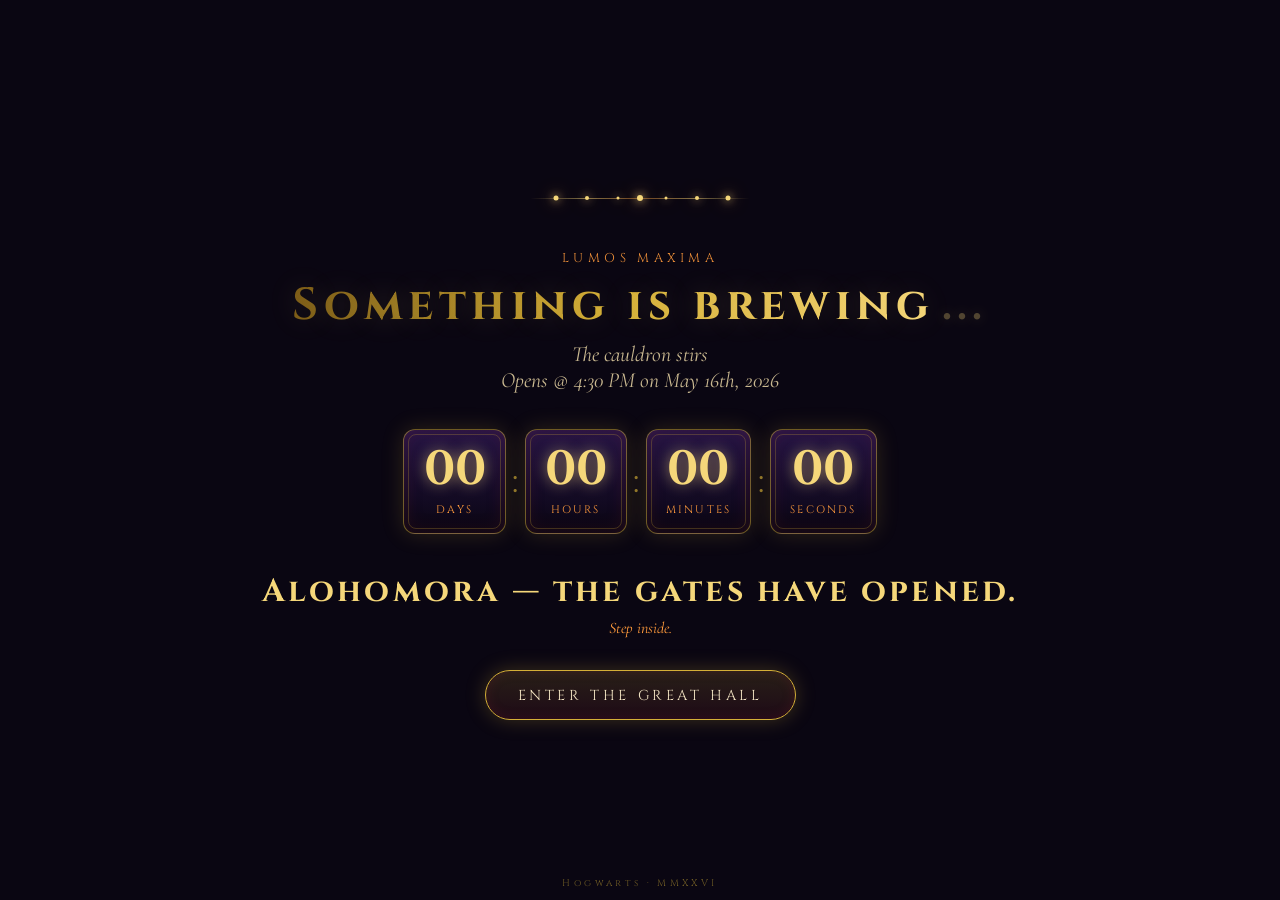
==== index.html @ 023389d0 "Add files via upload" ====
<!DOCTYPE html>
<html lang="en">
<head>
<meta charset="UTF-8" />
<meta name="viewport" content="width=device-width, initial-scale=1.0, viewport-fit=cover" />
<meta name="theme-color" content="#0a0612" />
<title>Coming Soon</title>
<link rel="preconnect" href="https://fonts.googleapis.com">
<link rel="preconnect" href="https://fonts.gstatic.com" crossorigin>
<link href="https://fonts.googleapis.com/css2?family=Cinzel:wght@500;700;900&family=Cormorant+Garamond:ital,wght@0,400;0,600;1,400&display=swap" rel="stylesheet">
<link rel="stylesheet" href="styles.css" />
</head>
<body class="home">
  <div class="sky"></div>
  <div class="stars"></div>
  <div class="glow"></div>
  <div class="embers">
    <span></span><span></span><span></span><span></span><span></span><span></span>
    <span></span><span></span><span></span><span></span><span></span><span></span>
  </div>

  <main class="stage">
    <div class="crest" aria-hidden="true">
      <svg viewBox="0 0 120 120" xmlns="http://www.w3.org/2000/svg">
        <defs>
          <radialGradient id="g1" cx="50%" cy="50%" r="50%">
            <stop offset="0%" stop-color="#f5d77a"/>
            <stop offset="100%" stop-color="#7a5a16"/>
          </radialGradient>
        </defs>
        <circle cx="60" cy="60" r="54" fill="none" stroke="url(#g1)" stroke-width="2"/>
        <circle cx="60" cy="60" r="46" fill="none" stroke="#7a1f2b" stroke-width="1" opacity=".7"/>
        <line x1="28" y1="92" x2="92" y2="28" stroke="url(#g1)" stroke-width="2.5" stroke-linecap="round"/>
        <path d="M58 28 L46 60 H58 L50 92 L78 56 H66 L74 28 Z"
              fill="url(#g1)" stroke="#7a1f2b" stroke-width="1" opacity=".95"/>
        <circle cx="60" cy="60" r="3" fill="#f5d77a"/>
      </svg>
    </div>

   <div class="sparkle" aria-hidden="true">
    <span></span><span></span><span></span><span></span><span></span><span></span><span></span>
  </div>

  <p class="kicker">Lumos Maxima</p>
  <h1 class="title">
    <span class="shimmer">Something is brewing</span><span class="dots"><i>.</i><i>.</i><i>.</i></span>
  </h1>
  <p class="subtitle">The cauldron stirs<br>Opens @ 4:30 PM on May 16th, 2026</p>

    <section class="countdown" id="countdown" aria-live="polite">
      <div class="unit"><span class="num" id="d">00</span><span class="lbl">Days</span></div>
      <div class="sep">:</div>
      <div class="unit"><span class="num" id="h">00</span><span class="lbl">Hours</span></div>
      <div class="sep">:</div>
      <div class="unit"><span class="num" id="m">00</span><span class="lbl">Minutes</span></div>
      <div class="sep">:</div>
      <div class="unit"><span class="num" id="s">00</span><span class="lbl">Seconds</span></div>
    </section>

    <div class="revealed" id="revealed" hidden>
      <h2>Alohomora — the gates have opened.</h2>
      <p>Step inside.</p>
    </div>

    <a class="enter-btn" href="login.html">Enter the Great Hall</a>
  </main>

  <footer class="foot">Hogwarts · MMXXVI</footer>

  <script src="script.js"></script>
</body>
</html>
---- styles.css ----
:root {
  --gold: #d4af37;
  --gold-bright: #f5d77a;
  --gold-deep: #7a5a16;
  --ember: #ff9a3c;
  --night: #0a0612;
  --night-2: #1a0f2e;
  --night-3: #2a1850;
  --parchment: #f4e6c4;
  --parchment-dim: #c9b890;
  --ink: #1a0e05;
  --crimson: #7a1f2b;
}

* { box-sizing: border-box; margin: 0; padding: 0; }

html, body {
  min-height: 100%;
  font-family: "Cormorant Garamond", Georgia, serif;
  color: var(--parchment);
  background: var(--night);
  overflow-x: hidden;
  -webkit-text-size-adjust: 100%;
}

/* ================ Hogwarts night sky ================ */
.sky {
  position: fixed; inset: 0; z-index: -3;
  background:
    radial-gradient(ellipse at 50% 110%, #3a1f0a 0%, #1a0f2e 30%, #0a0612 65%, #000 100%),
    linear-gradient(180deg, #05030c 0%, #0a0612 40%, #1a0f2e 100%);
}
.stars {
  position: fixed; inset: 0; z-index: -2;
  background-image:
    radial-gradient(1px 1px at 20% 15%, #fff, transparent),
    radial-gradient(1px 1px at 80% 25%, #fff, transparent),
    radial-gradient(1px 1px at 35% 45%, #fff, transparent),
    radial-gradient(2px 2px at 65% 35%, #fff, transparent),
    radial-gradient(1px 1px at 50% 70%, #fff, transparent),
    radial-gradient(1px 1px at 90% 60%, #fff, transparent),
    radial-gradient(1px 1px at 10% 80%, #fff, transparent),
    radial-gradient(2px 2px at 75% 85%, #fff, transparent),
    radial-gradient(1px 1px at 25% 30%, #fff, transparent),
    radial-gradient(1px 1px at 60% 10%, #fff, transparent),
    radial-gradient(1px 1px at 45% 90%, #fff, transparent),
    radial-gradient(1px 1px at 15% 55%, #fff, transparent);
  opacity: .8;
  animation: twinkle 6s ease-in-out infinite alternate;
}
@keyframes twinkle {
  0%   { opacity: .55; }
  100% { opacity: .95; }
}
.glow {
  position: fixed; inset: 0; z-index: -1;
  pointer-events: none;
  background:
    radial-gradient(circle at 20% 80%, rgba(245,215,122,.10), transparent 45%),
    radial-gradient(circle at 75% 25%, rgba(122,31,43,.18), transparent 50%),
    radial-gradient(circle at 50% 100%, rgba(255,154,60,.12), transparent 55%);
  filter: blur(30px);
  animation: drift 18s ease-in-out infinite alternate;
}
@keyframes drift {
  0%   { transform: translate(0,0) scale(1); }
  100% { transform: translate(2%,-3%) scale(1.05); }
}

/* ================ Floating embers ================ */
.embers { position: fixed; inset: 0; pointer-events: none; z-index: -1; }
.embers span {
  position: absolute; bottom: -10px;
  width: 3px; height: 3px;
  background: var(--gold-bright);
  border-radius: 50%;
  box-shadow: 0 0 8px var(--gold-bright), 0 0 16px var(--ember);
  animation: float linear infinite;
}
.embers span:nth-child(1)  { left: 5%;  animation-duration: 18s; animation-delay: 0s; }
.embers span:nth-child(2)  { left: 15%; animation-duration: 22s; animation-delay: 4s; }
.embers span:nth-child(3)  { left: 25%; animation-duration: 16s; animation-delay: 2s; }
.embers span:nth-child(4)  { left: 35%; animation-duration: 25s; animation-delay: 6s; }
.embers span:nth-child(5)  { left: 45%; animation-duration: 14s; animation-delay: 1s; }
.embers span:nth-child(6)  { left: 55%; animation-duration: 20s; animation-delay: 3s; }
.embers span:nth-child(7)  { left: 65%; animation-duration: 17s; animation-delay: 5s; }
.embers span:nth-child(8)  { left: 75%; animation-duration: 23s; animation-delay: 2s; }
.embers span:nth-child(9)  { left: 85%; animation-duration: 19s; animation-delay: 7s; }
.embers span:nth-child(10) { left: 95%; animation-duration: 21s; animation-delay: 3s; }
.embers span:nth-child(11) { left: 40%; animation-duration: 15s; animation-delay: 8s; }
.embers span:nth-child(12) { left: 70%; animation-duration: 26s; animation-delay: 1s; }
@keyframes float {
  0%   { transform: translateY(0) translateX(0); opacity: 0; }
  10%  { opacity: 1; }
  50%  { transform: translateY(-50vh) translateX(15px); }
  100% { transform: translateY(-105vh) translateX(-10px); opacity: 0; }
}

/* ================ Main stage ================ */
.stage {
  min-height: 100vh;
  min-height: 100svh;
  display: flex;
  flex-direction: column;
  align-items: center;
  justify-content: center;
  padding: 3rem 1.25rem 5rem;
  text-align: center;
  position: relative;
}


@keyframes pulse {
  0%,100% { transform: scale(1); }
  50%     { transform: scale(1.04); }
}

.kicker {
  font-family: "Cinzel", serif;
  letter-spacing: .35em;
  text-transform: uppercase;
  font-size: clamp(.65rem, 2.2vw, .8rem);
  color: var(--ember);
  opacity: .9;
  margin-bottom: .8rem;
}



.subtitle {
  font-style: italic;
  font-size: clamp(.95rem, 3.2vw, 1.35rem);
  color: var(--parchment-dim);
  margin-bottom: 2.25rem;
  max-width: 36ch;
  padding: 0 .5rem;
}

/* ================ Countdown ================ */
.countdown {
  display: flex;
  align-items: stretch;
  gap: .4rem;
  margin-bottom: 2.25rem;
  flex-wrap: wrap;
  justify-content: center;
  max-width: 100%;
}
.unit {
  display: flex; flex-direction: column; align-items: center;
  background: linear-gradient(180deg, rgba(42,24,80,.85), rgba(10,6,18,.9));
  border: 1px solid rgba(212,175,55,.5);
  border-radius: 12px;
  padding: clamp(.7rem, 2.5vw, 1rem) clamp(.6rem, 3vw, 1.2rem);
  min-width: clamp(64px, 20vw, 96px);
  box-shadow:
    inset 0 0 18px rgba(122,31,43,.25),
    0 0 22px rgba(212,175,55,.18);
  position: relative;
}
.unit::before {
  content: ""; position: absolute; inset: 4px;
  border: 1px solid rgba(212,175,55,.25);
  border-radius: 8px; pointer-events: none;
}
.num {
  font-family: "Cinzel", serif;
  font-weight: 700;
  font-size: clamp(1.6rem, 7vw, 3rem);
  color: var(--gold-bright);
  text-shadow: 0 0 14px rgba(245,215,122,.6);
  font-variant-numeric: tabular-nums;
  line-height: 1;
}
.lbl {
  font-family: "Cinzel", serif;
  letter-spacing: .2em;
  font-size: clamp(.55rem, 1.8vw, .68rem);
  text-transform: uppercase;
  margin-top: .5rem;
  color: var(--ember);
}
.sep {
  font-family: "Cinzel", serif;
  font-size: 2.2rem;
  color: var(--gold);
  align-self: center;
  opacity: .65;
}
@media (max-width: 600px) {
  .sep { display: none; }
  .countdown { gap: .35rem; }
}

.revealed {
  margin-bottom: 2rem;
  animation: fade .8s ease both;
}
.revealed h2 {
  font-family: "Cinzel", serif;
  color: var(--gold-bright);
  font-size: clamp(1.3rem, 4vw, 2rem);
  letter-spacing: .1em;
}
.revealed p { color: var(--ember); font-style: italic; margin-top: .3rem; }
@keyframes fade { from { opacity: 0; transform: translateY(8px); } to { opacity: 1; } }

/* ================ Buttons ================ */
.enter-btn {
  display: inline-block;
  font-family: "Cinzel", serif;
  letter-spacing: .25em;
  text-transform: uppercase;
  font-size: clamp(.75rem, 2.4vw, .9rem);
  color: var(--parchment);
  text-decoration: none;
  padding: .9rem 2rem;
  border: 1px solid var(--gold);
  border-radius: 999px;
  background: linear-gradient(180deg, rgba(212,175,55,.15), rgba(122,31,43,.18));
  box-shadow: 0 0 20px rgba(212,175,55,.25), inset 0 0 12px rgba(122,31,43,.25);
  transition: transform .25s ease, box-shadow .25s ease, color .25s ease;
  -webkit-tap-highlight-color: transparent;
}
.enter-btn:hover, .enter-btn:focus-visible {
  transform: translateY(-2px);
  color: var(--gold-bright);
  box-shadow: 0 0 30px rgba(245,215,122,.55), inset 0 0 18px rgba(122,31,43,.35);
  outline: none;
}

.foot {
  position: fixed; bottom: 10px; left: 0; right: 0;
  text-align: center;
  font-family: "Cinzel", serif;
  font-size: .6rem;
  letter-spacing: .35em;
  color: rgba(212,175,55,.5);
  padding: 0 1rem;
}

/* ================ Login page ================ */
.login {
  min-height: 100vh;
  min-height: 100svh;
  display: flex; align-items: center; justify-content: center;
  padding: 1.5rem 1rem;
}
.card {
  width: 100%; max-width: 420px;
  background: linear-gradient(180deg, rgba(42,24,80,.85), rgba(10,6,18,.95));
  border: 1px solid rgba(212,175,55,.5);
  border-radius: 18px;
  padding: clamp(1.5rem, 6vw, 2.5rem) clamp(1.2rem, 5vw, 2rem);
  box-shadow:
    0 0 40px rgba(122,31,43,.25),
    0 0 60px rgba(212,175,55,.18),
    inset 0 0 30px rgba(10,6,18,.6);
  position: relative;
}
.card::before {
  content: ""; position: absolute; inset: 8px;
  border: 1px solid rgba(212,175,55,.25);
  border-radius: 12px; pointer-events: none;
}
.card h1 {
  font-family: "Cinzel", serif;
  text-align: center;
  font-size: clamp(1.4rem, 5vw, 1.8rem);
  letter-spacing: .15em;
  color: var(--gold-bright);
  text-shadow: 0 0 20px rgba(245,215,122,.4);
  margin-bottom: .3rem;
}
.card .tag {
  text-align: center; font-style: italic;
  color: var(--ember); font-size: clamp(.85rem, 3vw, .95rem);
  margin-bottom: 1.75rem;
}
.field { margin-bottom: 1.1rem; }
.field label {
  display: block;
  font-family: "Cinzel", serif;
  font-size: .7rem; letter-spacing: .25em;
  text-transform: uppercase;
  color: var(--ember);
  margin-bottom: .4rem;
}
.field input {
  width: 100%;
  padding: .8rem .9rem;
  background: rgba(10,6,18,.7);
  border: 1px solid rgba(212,175,55,.4);
  border-radius: 8px;
  color: var(--parchment);
  font-family: "Cormorant Garamond", serif;
  font-size: 16px;
  outline: none;
  transition: border-color .2s, box-shadow .2s;
  -webkit-appearance: none;
  appearance: none;
}
.field input:focus {
  border-color: var(--gold-bright);
  box-shadow: 0 0 0 3px rgba(245,215,122,.18);
}
.btn-primary {
  width: 100%;
  margin-top: .5rem;
  padding: .95rem;
  font-family: "Cinzel", serif;
  letter-spacing: .25em;
  text-transform: uppercase;
  font-size: clamp(.78rem, 2.6vw, .88rem);
  color: var(--ink);
  background: linear-gradient(180deg, var(--gold-bright), var(--gold) 60%, var(--gold-deep));
  border: 1px solid var(--gold);
  border-radius: 999px;
  cursor: pointer;
  box-shadow: 0 0 22px rgba(245,215,122,.35);
  transition: transform .2s, box-shadow .2s;
  -webkit-tap-highlight-color: transparent;
}
.btn-primary:hover, .btn-primary:focus-visible {
  transform: translateY(-1px);
  box-shadow: 0 0 32px rgba(245,215,122,.6);
  outline: none;
}
.muted {
  text-align: center; margin-top: 1.2rem;
  font-size: .9rem;
  color: var(--parchment-dim);
  font-style: italic;
}
.back {
  display: inline-block; margin-top: 1.25rem;
  font-family: "Cinzel", serif; font-size: .7rem;
  letter-spacing: .25em; text-transform: uppercase;
  color: var(--ember); text-decoration: none;
}
.back:hover, .back:focus-visible { color: var(--gold-bright); outline: none; }

.notice {
  margin-top: 1rem;
  padding: .65rem .85rem;
  background: rgba(122,31,43,.18);
  border: 1px solid rgba(212,175,55,.4);
  border-radius: 8px;
  font-size: .9rem;
  color: var(--parchment);
  font-style: italic;
  text-align: center;
  display: none;
}
.notice.show { display: block; }

/* ================ Sparkle cluster (replaces crest) ================ */
.sparkle {
  position: relative;
  width: clamp(140px, 32vw, 220px);
  height: clamp(40px, 9vw, 60px);
  margin-bottom: 1.4rem;
}
.sparkle span {
  position: absolute;
  top: 50%; left: 50%;
  width: 4px; height: 4px;
  background: var(--gold-bright);
  border-radius: 50%;
  box-shadow: 0 0 8px var(--gold-bright), 0 0 18px var(--ember);
  transform: translate(-50%, -50%);
  animation: spark 3.2s ease-in-out infinite;
}
.sparkle span:nth-child(1) { left: 12%; animation-delay: 0s;   width: 5px; height: 5px; }
.sparkle span:nth-child(2) { left: 26%; animation-delay: .4s; }
.sparkle span:nth-child(3) { left: 40%; animation-delay: .9s;  width: 3px; height: 3px; }
.sparkle span:nth-child(4) { left: 50%; animation-delay: .2s;  width: 6px; height: 6px; }
.sparkle span:nth-child(5) { left: 62%; animation-delay: 1.1s; width: 3px; height: 3px; }
.sparkle span:nth-child(6) { left: 76%; animation-delay: .6s; }
.sparkle span:nth-child(7) { left: 90%; animation-delay: 1.4s; width: 5px; height: 5px; }
.sparkle::before {
  content: "";
  position: absolute;
  left: 0; right: 0; top: 50%;
  height: 1px;
  background: linear-gradient(90deg, transparent, rgba(245,215,122,.5), rgba(255,154,60,.4), rgba(245,215,122,.5), transparent);
  filter: blur(.4px);
  animation: line-pulse 4s ease-in-out infinite;
}
@keyframes spark {
  0%, 100% { opacity: 0; transform: translate(-50%, -50%) scale(.4); }
  40%      { opacity: 1; transform: translate(-50%, -50%) scale(1.2); }
  70%      { opacity: .6; transform: translate(-50%, -50%) scale(.8); }
}
@keyframes line-pulse {
  0%, 100% { opacity: .4; }
  50%      { opacity: 1; }
}

.title {
  font-family: "Cinzel", serif;
  font-weight: 700;
  font-size: clamp(1.5rem, 5.5vw, 2.8rem);
  letter-spacing: .12em;
  margin-bottom: .6rem;
  line-height: 1.15;
  display: inline-flex;
  align-items: baseline;
  gap: .15em;
}
.shimmer {
  background: linear-gradient(
    90deg,
    var(--gold-deep) 0%,
    var(--gold) 25%,
    var(--gold-bright) 50%,
    var(--gold) 75%,
    var(--gold-deep) 100%
  );
  background-size: 200% 100%;
  -webkit-background-clip: text;
  background-clip: text;
  color: transparent;
  text-shadow: 0 0 30px rgba(245,215,122,.18);
  animation: shimmer 5s linear infinite;
}
@keyframes shimmer {
  0%   { background-position: 200% 0; }
  100% { background-position: -200% 0; }
}
.dots { display: inline-flex; }
.dots i {
  font-style: normal;
  color: var(--gold-bright);
  text-shadow: 0 0 12px rgba(245,215,122,.6);
  animation: dotblink 1.6s infinite;
  opacity: .3;
}
.dots i:nth-child(1) { animation-delay: 0s; }
.dots i:nth-child(2) { animation-delay: .25s; }
.dots i:nth-child(3) { animation-delay: .5s; }
@keyframes dotblink {
  0%, 80%, 100% { opacity: .3; }
  40%           { opacity: 1; }
}
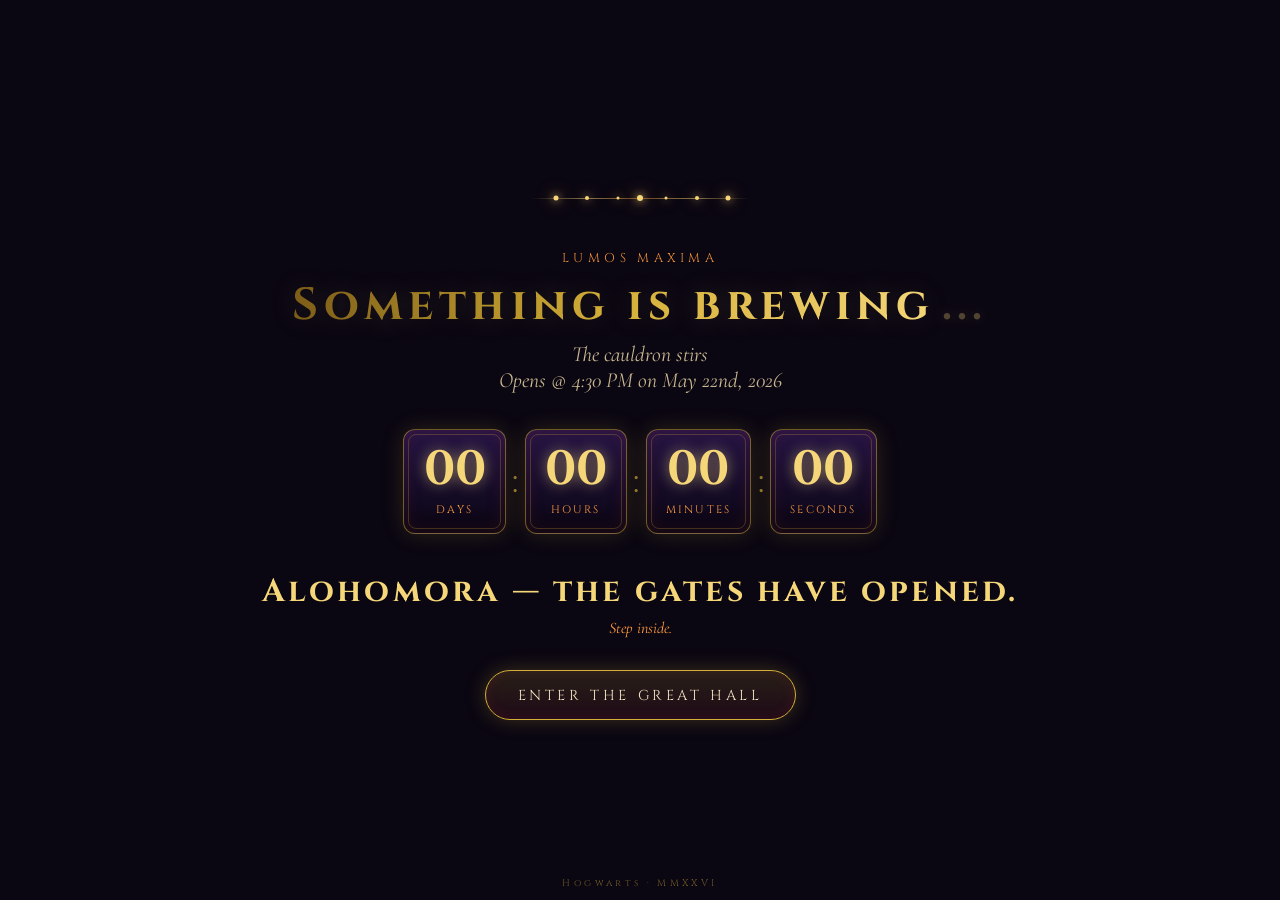
==== commit 4bbd9528: "Update opening date in subtitle" ====
--- a/index.html
+++ b/index.html
@@ -45,7 +45,7 @@
   <h1 class="title">
     <span class="shimmer">Something is brewing</span><span class="dots"><i>.</i><i>.</i><i>.</i></span>
   </h1>
-  <p class="subtitle">The cauldron stirs<br>Opens @ 4:30 PM on May 16th, 2026</p>
+  <p class="subtitle">The cauldron stirs<br>Opens @ 4:30 PM on May 22nd, 2026</p>
 
     <section class="countdown" id="countdown" aria-live="polite">
       <div class="unit"><span class="num" id="d">00</span><span class="lbl">Days</span></div>
@@ -69,4 +69,4 @@
 
   <script src="script.js"></script>
 </body>
-</html>+</html>
